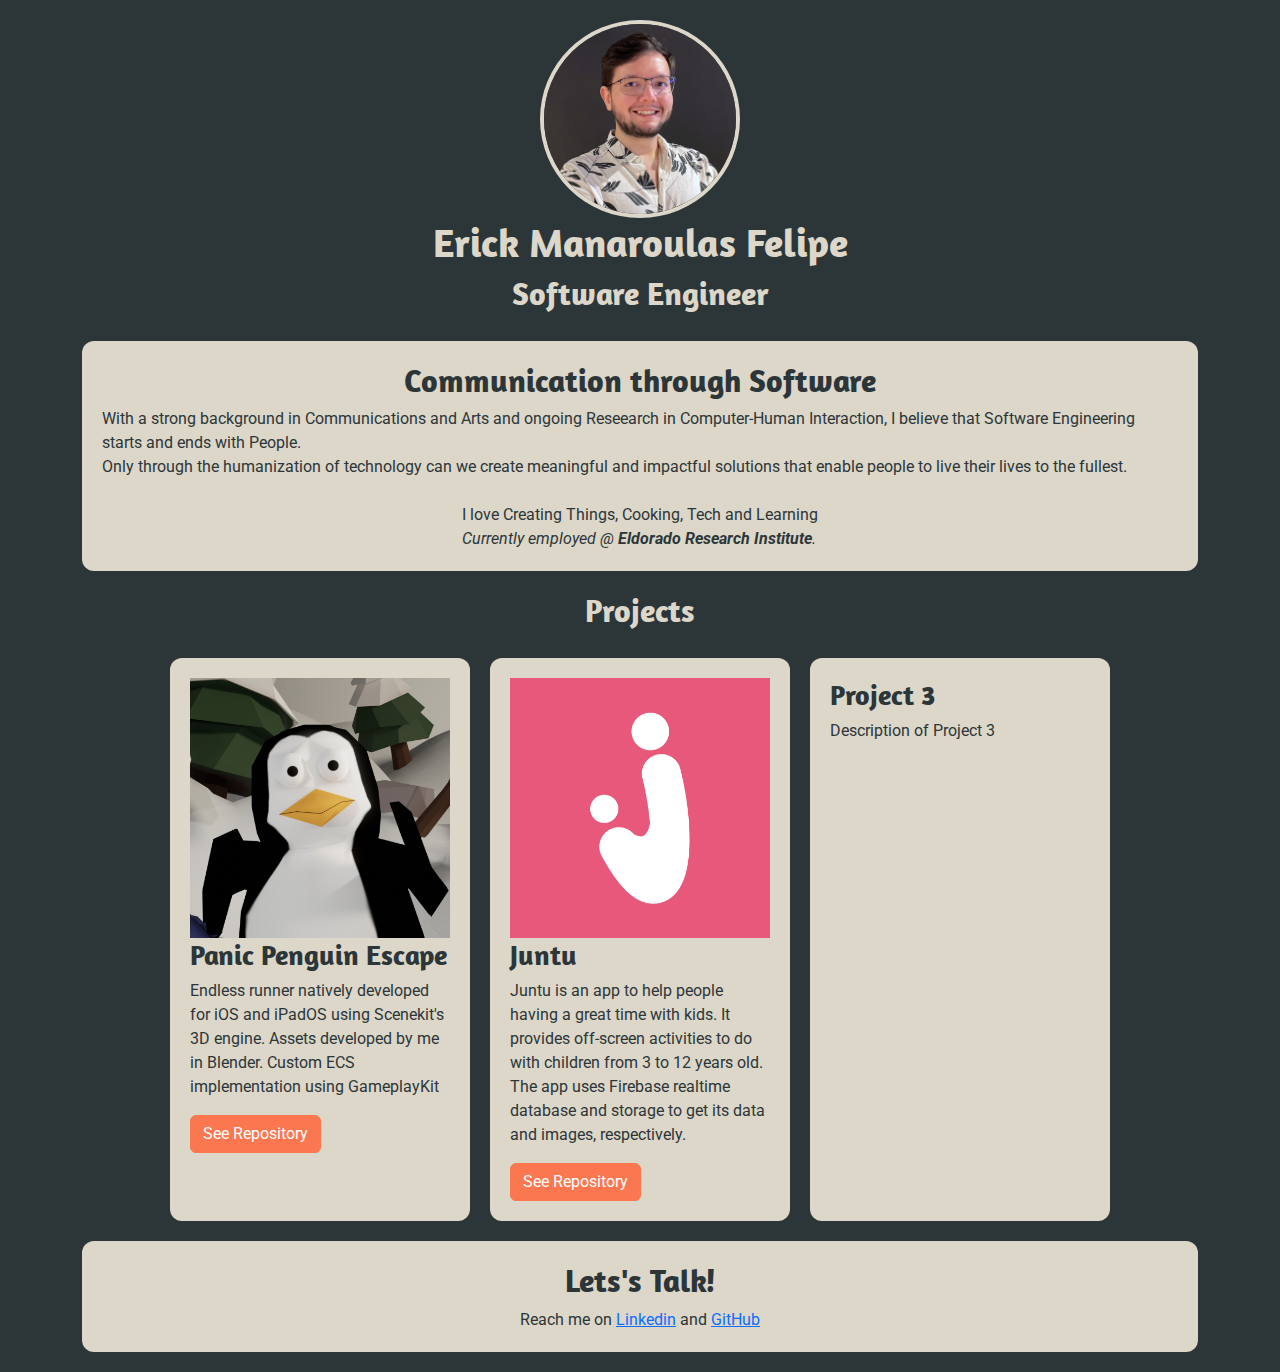
==== docs/index.html @ 00da46c7 "feat: make project card" ====
<!DOCTYPE html>
<html lang="en">
<head>
    <!-- Info about the page -->
    <meta charset="UTF-8">
    <meta http-equiv="X-UA-Compatible" content="IE=edge">
    <meta name="viewport" content="width=device-width, initial-scale=1.0">
    <title>Erick Manaroulas Felipe</title>
    
    <!-- Bootstrap -->
    <link href="https://cdn.jsdelivr.net/npm/bootstrap@5.3.3/dist/css/bootstrap.min.css" rel="stylesheet"
    integrity="sha384-QWTKZyjpPEjISv5WaRU9OFeRpok6YctnYmDr5pNlyT2bRjXh0JMhjY6hW+ALEwIH" crossorigin="anonymous">
    
    <!-- Styling -->
    <link rel="stylesheet" href="styles.css">
    
    <!-- Amaranth -->
    <link rel="preconnect" href="https://fonts.googleapis.com">
    <link rel="preconnect" href="https://fonts.gstatic.com" crossorigin>
    <link href="https://fonts.googleapis.com/css2?family=Amaranth:ital,wght@0,400;0,700;1,400;1,700&display=swap"
    rel="stylesheet">
    
    <!-- Roboto -->
    <link rel="preconnect" href="https://fonts.googleapis.com">
    <link rel="preconnect" href="https://fonts.gstatic.com" crossorigin>
    <link href="https://fonts.googleapis.com/css2?family=Roboto:ital,wght@0,100..900;1,100..900&display=swap"
    rel="stylesheet">
</head>

<body>
    <div class="container">
        <!-- Hero -->
        <Section>
            <div class="section">
                <img src="images/eu.png" alt="Erick's Profile Picture" width="200px"" class=" roundedImage">
                <h1> Erick Manaroulas Felipe </h1>
                <h2> Software Engineer </h2>
            </div>
        </Section>
        
        <!-- About Me -->
        <section>
            <div class="section-boxed">
                <h2> Communication through Software </h2>
                <p>
                    With a strong background in Communications and Arts and ongoing Reseearch in Computer-Human Interaction, I believe that Software Engineering starts and ends with People.
                    <br>
                    Only through the humanization of technology can we create meaningful and impactful solutions that enable people to live their lives to the fullest.
                    <br>
                    <br>
                    <footer>
                        I love Creating Things, Cooking, Tech and Learning
                        <br>
                        <em>Currently employed @ <strong>Eldorado Research Institute</strong>.</em>
                    </footer>
                </p>
            </div>
        </section>
        
        <!-- Projects -->
        <section>
            <div class="section">
                <h2> Projects </h2>

                <div class="projects">
                    <div class="project">
                        <img src="images\panic penguin.png" alt="Cute 3D low-poly penguin in panic." width="100%"">
                        <h3> Panic Penguin Escape </h3>
                        <p> 
                            Endless runner natively developed for iOS and iPadOS using Scenekit's 3D engine. 
                            Assets developed by me in Blender.
                            Custom ECS implementation using GameplayKit 
                        </p>

                        <footer>
                            <a href="https://github.com/leonardosrodrigues0/PanicPenguin" class="btn btn-primary">See Repository</a>
                        </footer>
                    </div>

                    <div class="project">
                        <img src="images\juntu.png" alt="App logo. A stylized uppercase J that looks like a parent holding a child." width="100%"">
                        <h3> Juntu </h3>
                        <p> 
                            Juntu is an app to help people having a great time with kids. It provides off-screen activities to do with children from
                            3 to 12 years old.
                            The app uses Firebase realtime database and storage to get its data and images, respectively.
                        </p>

                        <footer>
                            <a href="https://github.com/leonardosrodrigues0/Juntu" class="btn btn-primary">See Repository</a>
                        </footer>
                    </div>
                    
                    <div class="project">
                        <h3> Project 3 </h3>
                        <p> Description of Project 3 </p>
                    </div>
                </div>
            </div>
        </section>
        
        <!-- Contact Me -->
        <section>
            <div class="section-boxed">
                <h2> Lets's Talk! </h2>
                <p>
                    Reach me on <a href="https://www.linkedin.com/in/erickmana/?locale=en_US">Linkedin</a> and <a
                    href="https://github.com/erickmanaroulas">GitHub</a>
                </p>
            </div>
        </section>
    </div>
    
</body>
</html>
---- docs/styles.css ----
/* 
    // MARK: Variables 
*/
:root {
    --primary-color: #2C3639;
    --secondary-color: #DCD7C9;
    --action-color: #FA774F;
    --action-color-hover: #FA5F36;
    --flex-direction: row;
}

/* 
    // MARK: General 
*/
h1,  h2, h3, h4, h5, h6 {
    font-family: "Amaranth", sans-serif;
    font-weight: 700;
    font-style: normal;
    flex-wrap: wrap;
}

h1, h2 {
    color: var(--secondary-color);
}

body {
    background-color: var(--primary-color);
    font-family: "Roboto", sans-serif;
    font-optical-sizing: auto;
    font-weight: 400;
    font-style: normal;
    font-variation-settings: "wdth" 100;
}

section > div {
    display: flex;
    flex-direction: column;
    align-items: center;
    justify-content: center;
}

/* 
    MARK: Bootstrap Overrides 
*/
.btn-primary {
    --bs-btn-color: #fff;
    --bs-btn-bg: var(--action-color);
    --bs-btn-border-color: var(--action-color);
    --bs-btn-hover-color: #fff;
    --bs-btn-hover-bg: var(--action-color-hover);
    --bs-btn-hover-border-color: var(--action-color-hover);
    --bs-btn-focus-shadow-rgb: 49, 132, 253;
    --bs-btn-active-color: #fff;
    --bs-btn-active-bg: var(--action-color);
    --bs-btn-active-border-color: var(--action-color);
    --bs-btn-active-shadow: inset 0 3px 5px rgba(0, 0, 0, 0.125);
    --bs-btn-disabled-color: #fff;
    --bs-btn-disabled-bg: var(--action-color);
    --bs-btn-disabled-border-color: var(--action-color);
}

/* 
    MARK: Sections 
*/
.section {
    margin-top: 20px;
    margin-bottom: 20px;
}

.section-boxed {
    width: 100%;
    padding: 20px;
    border-radius: 12px;
    background-color: var(--secondary-color);
    color: var(--primary-color);
    margin-top: 20px;
    margin-bottom: 20px;
}

.section-boxed h2 {
    color: var(--primary-color);
}

.section-boxed p {
    margin-bottom: 0px;
}

.roundedImage {
    border: 4px solid #DCD7C9;
    border-radius: 50%;
    float: left;
}

/* 
    MARK: Projects 
*/
.projects {
    display: flex;
    flex-direction: var(--flex-direction);
    justify-content: center;
    gap: 20px;
    margin-top: 20px;
}

.project {
    width: 300px;
    padding: 20px;
    border-radius: 12px;
    background-color: var(--secondary-color);
    color: var(--primary-color);
}

/* 
    MARK: Responsiveness 
*/
@media (max-width: 800px) {
    :root {
        --nav-direction: column;
    }
}
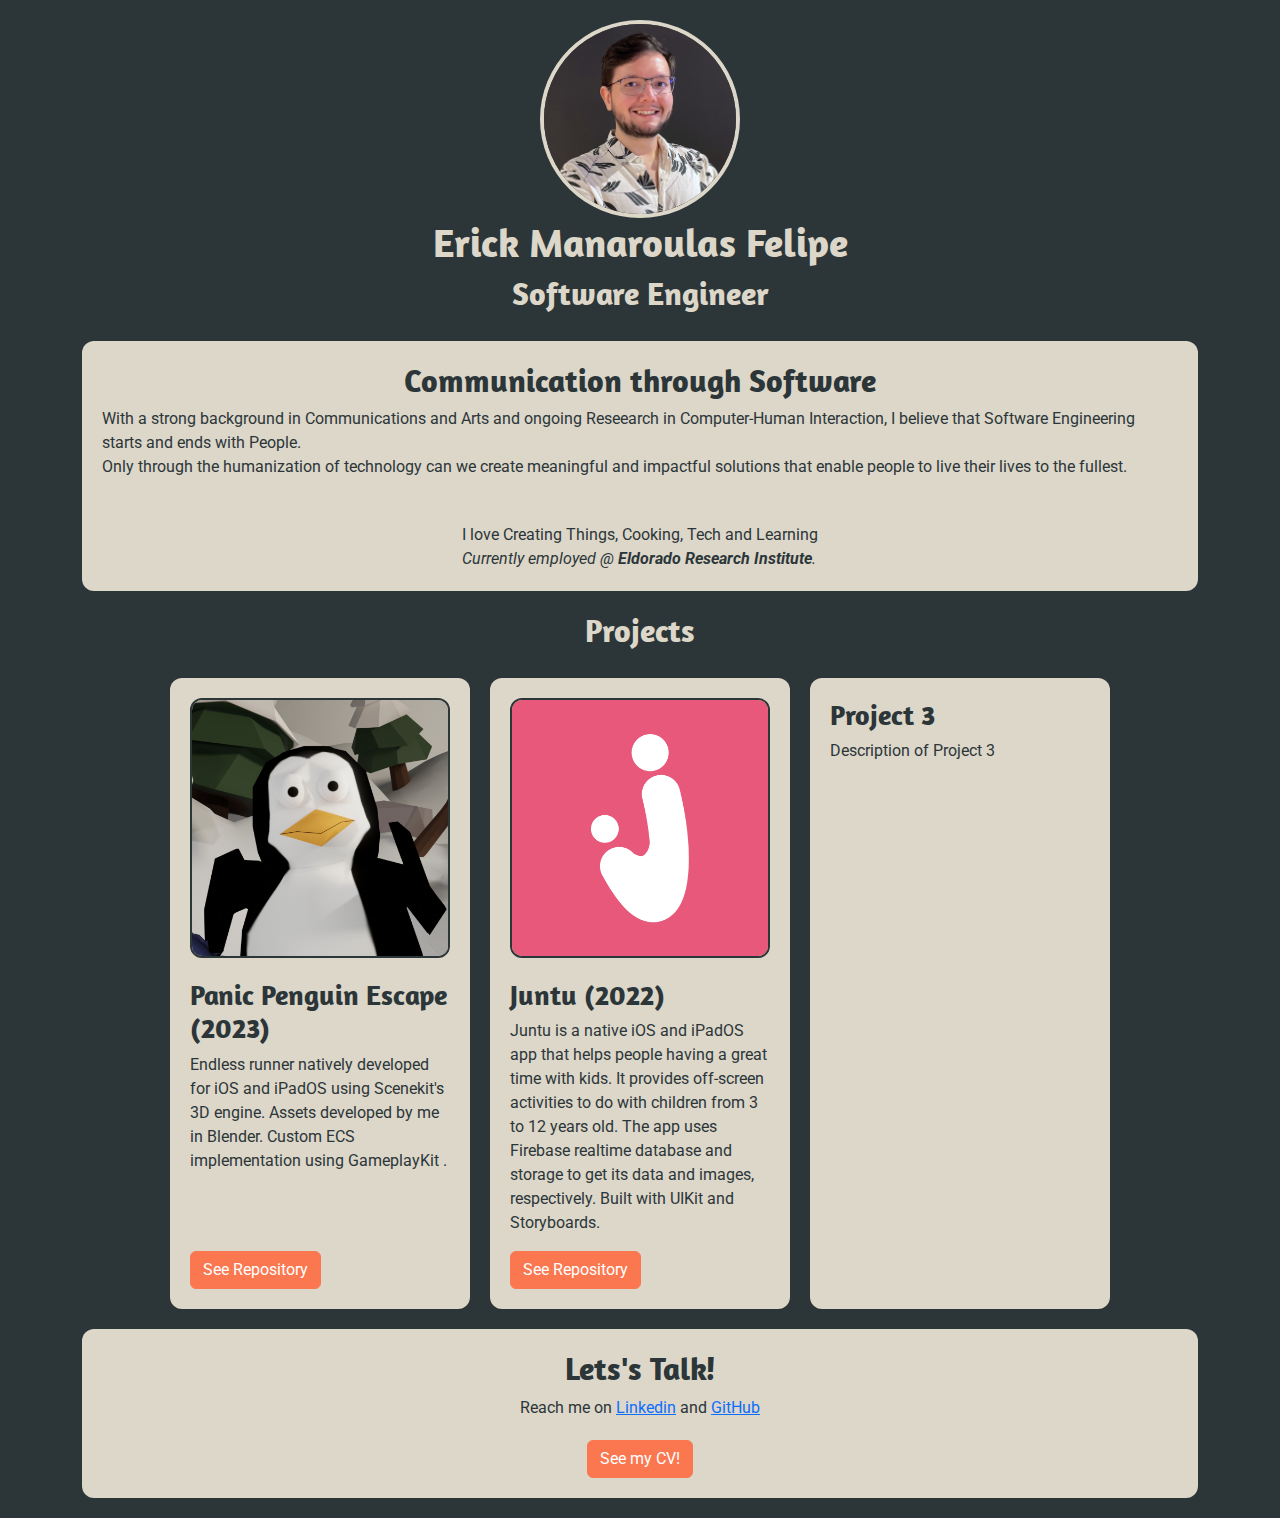
==== commit 89175cc9: "feat: space between content and footer of card" ====
--- a/docs/index.html
+++ b/docs/index.html
@@ -61,39 +61,47 @@
         <section>
             <div class="section">
                 <h2> Projects </h2>
-
+                
                 <div class="projects">
                     <div class="project">
-                        <img src="images\panic penguin.png" alt="Cute 3D low-poly penguin in panic." width="100%"">
-                        <h3> Panic Penguin Escape </h3>
-                        <p> 
-                            Endless runner natively developed for iOS and iPadOS using Scenekit's 3D engine. 
-                            Assets developed by me in Blender.
-                            Custom ECS implementation using GameplayKit 
-                        </p>
-
+                        <div>   
+                            <img src="images\panic penguin.png" alt="Cute 3D low-poly penguin in panic.">
+                            <h3> Panic Penguin Escape (2023) </h3>
+                            <p> 
+                                Endless runner natively developed for iOS and iPadOS using Scenekit's 3D engine. 
+                                Assets developed by me in Blender.
+                                Custom ECS implementation using GameplayKit .
+                            </p>
+                        </div>
+                        
+                        
                         <footer>
                             <a href="https://github.com/leonardosrodrigues0/PanicPenguin" class="btn btn-primary">See Repository</a>
                         </footer>
                     </div>
-
+                    
                     <div class="project">
-                        <img src="images\juntu.png" alt="App logo. A stylized uppercase J that looks like a parent holding a child." width="100%"">
-                        <h3> Juntu </h3>
-                        <p> 
-                            Juntu is an app to help people having a great time with kids. It provides off-screen activities to do with children from
-                            3 to 12 years old.
-                            The app uses Firebase realtime database and storage to get its data and images, respectively.
-                        </p>
-
+                        <div>
+                            <img src="images\juntu.png" alt="App logo. A stylized uppercase J that looks like a parent holding a child.">
+                            <h3> Juntu (2022)</h3>
+                            <p> 
+                                Juntu is a native iOS and iPadOS app that helps people having a great time with kids.
+                                It provides off-screen activities to do with children from 3 to 12 years old.
+                                The app uses Firebase realtime database and storage to get its data and images, respectively.
+                                Built with UIKit and Storyboards.
+                            </p>
+                        </div>
+                        
                         <footer>
                             <a href="https://github.com/leonardosrodrigues0/Juntu" class="btn btn-primary">See Repository</a>
                         </footer>
                     </div>
                     
                     <div class="project">
-                        <h3> Project 3 </h3>
-                        <p> Description of Project 3 </p>
+                        <div>
+                            <h3> Project 3 </h3>
+                            <p> Description of Project 3 </p>
+                        </div>
                     </div>
                 </div>
             </div>
@@ -107,6 +115,11 @@
                     Reach me on <a href="https://www.linkedin.com/in/erickmana/?locale=en_US">Linkedin</a> and <a
                     href="https://github.com/erickmanaroulas">GitHub</a>
                 </p>
+                
+                
+                <footer>
+                    <a href="images\Erick Manaroulas Felipe - Resume.pdf" class="btn btn-primary"> See my CV!</a></span>
+                </footer>
             </div>
         </section>
     </div>
--- a/docs/styles.css
+++ b/docs/styles.css
@@ -77,6 +77,10 @@
     margin-bottom: 20px;
 }
 
+.section-boxed footer {
+    margin-top: 20px;
+}
+
 .section-boxed h2 {
     color: var(--primary-color);
 }
@@ -103,11 +107,21 @@
 }
 
 .project {
+    display: flex;
+    flex-direction: column;
+    justify-content: space-between;
     width: 300px;
     padding: 20px;
     border-radius: 12px;
     background-color: var(--secondary-color);
     color: var(--primary-color);
+}
+
+.project img {
+    width: 100%;
+    margin-bottom: 20px;
+    border: 2px solid var(--primary-color);
+    border-radius: 12px;
 }
 
 /* 
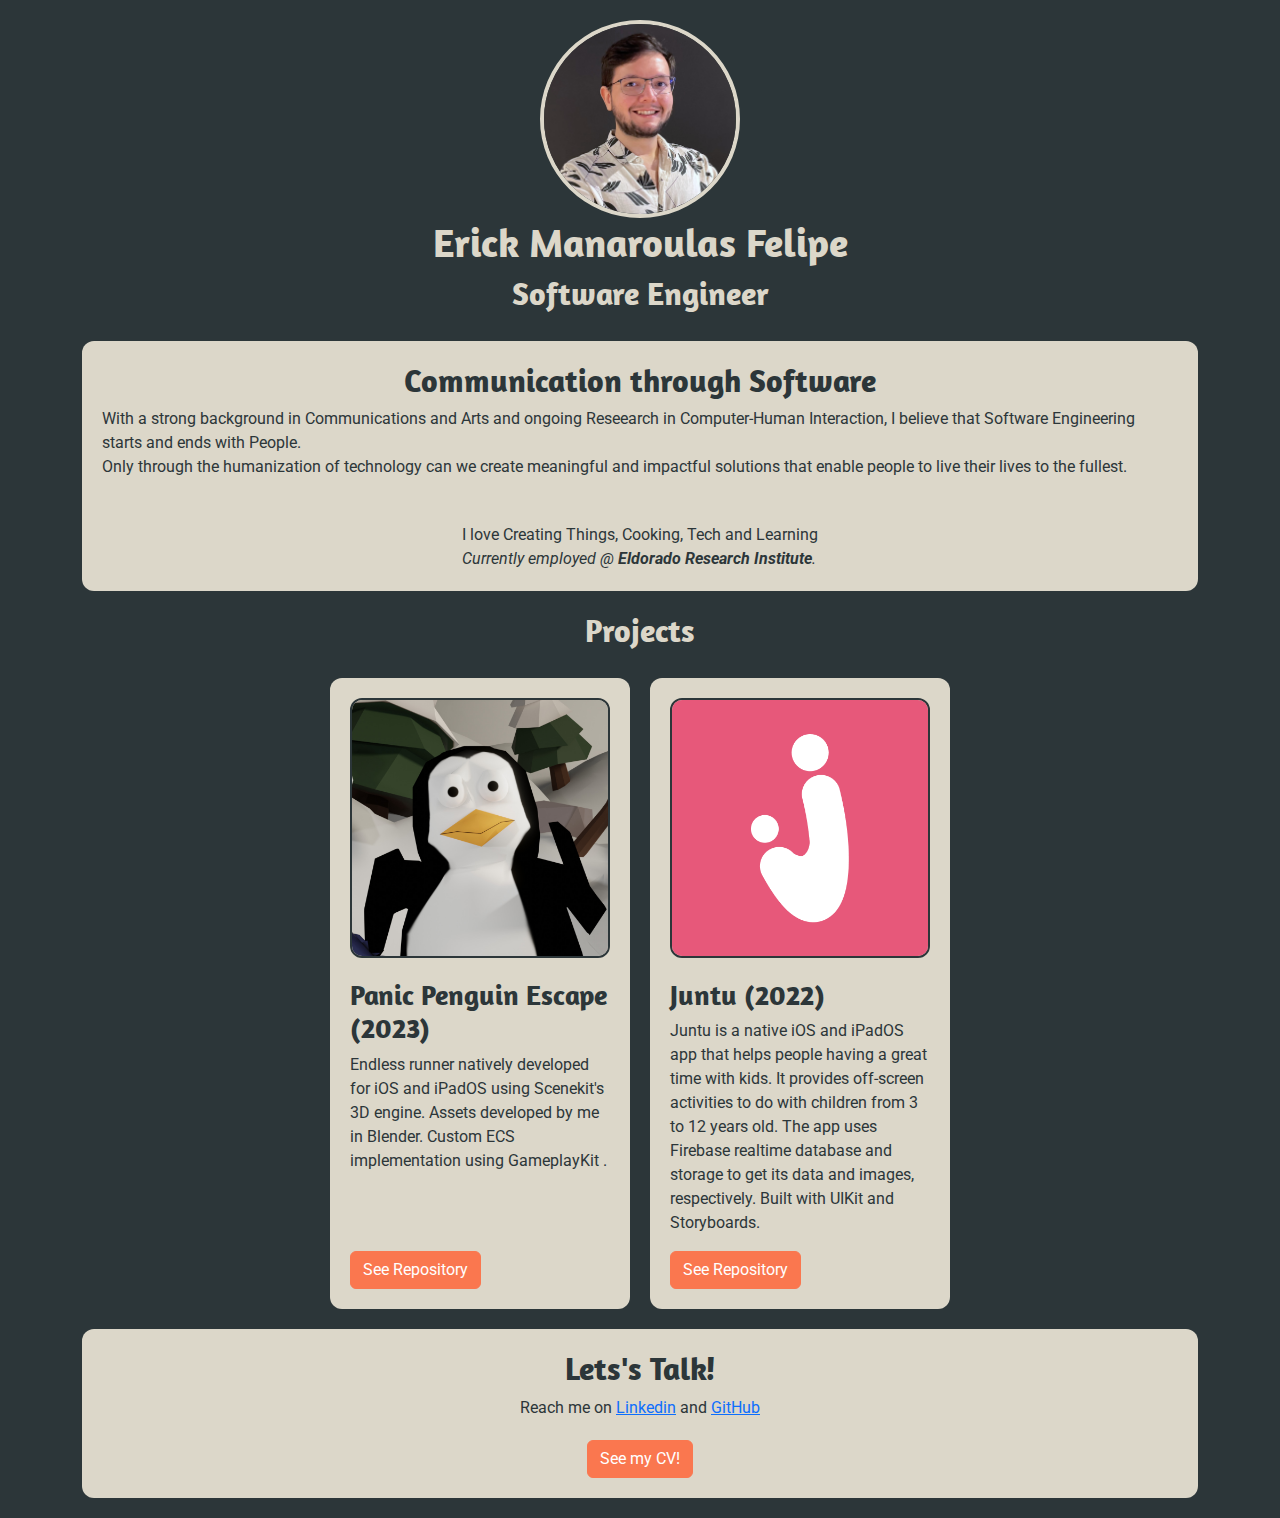
==== commit 980a7b16: "feat: hide empty project" ====
--- a/docs/index.html
+++ b/docs/index.html
@@ -97,12 +97,12 @@
                         </footer>
                     </div>
                     
-                    <div class="project">
+                    <!-- <div class="project">
                         <div>
                             <h3> Project 3 </h3>
                             <p> Description of Project 3 </p>
                         </div>
-                    </div>
+                    </div> -->
                 </div>
             </div>
         </section>
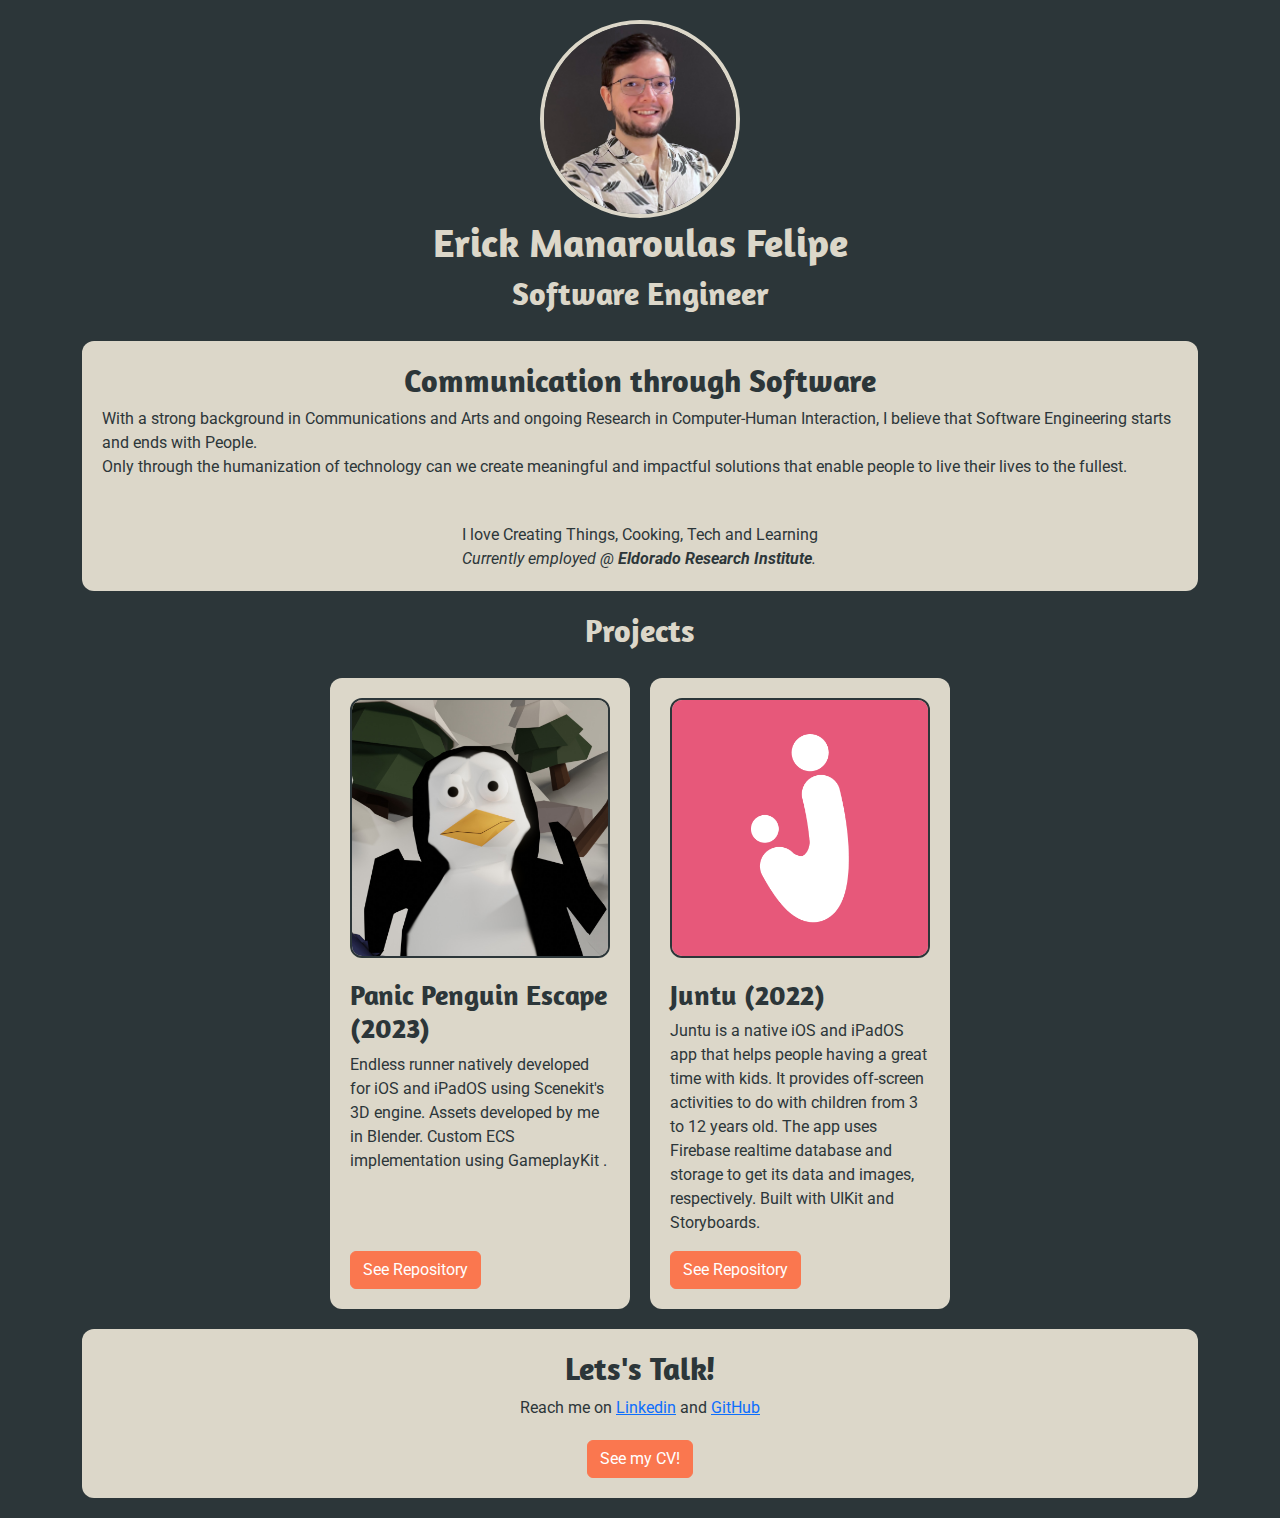
==== commit 81aee718: "Update index.html" ====
--- a/docs/index.html
+++ b/docs/index.html
@@ -43,7 +43,7 @@
             <div class="section-boxed">
                 <h2> Communication through Software </h2>
                 <p>
-                    With a strong background in Communications and Arts and ongoing Reseearch in Computer-Human Interaction, I believe that Software Engineering starts and ends with People.
+                    With a strong background in Communications and Arts and ongoing Research in Computer-Human Interaction, I believe that Software Engineering starts and ends with People.
                     <br>
                     Only through the humanization of technology can we create meaningful and impactful solutions that enable people to live their lives to the fullest.
                     <br>
--- a/docs/styles.css
+++ b/docs/styles.css
@@ -129,6 +129,6 @@
 */
 @media (max-width: 800px) {
     :root {
-        --nav-direction: column;
+        --flex-direction: column;
     }
 }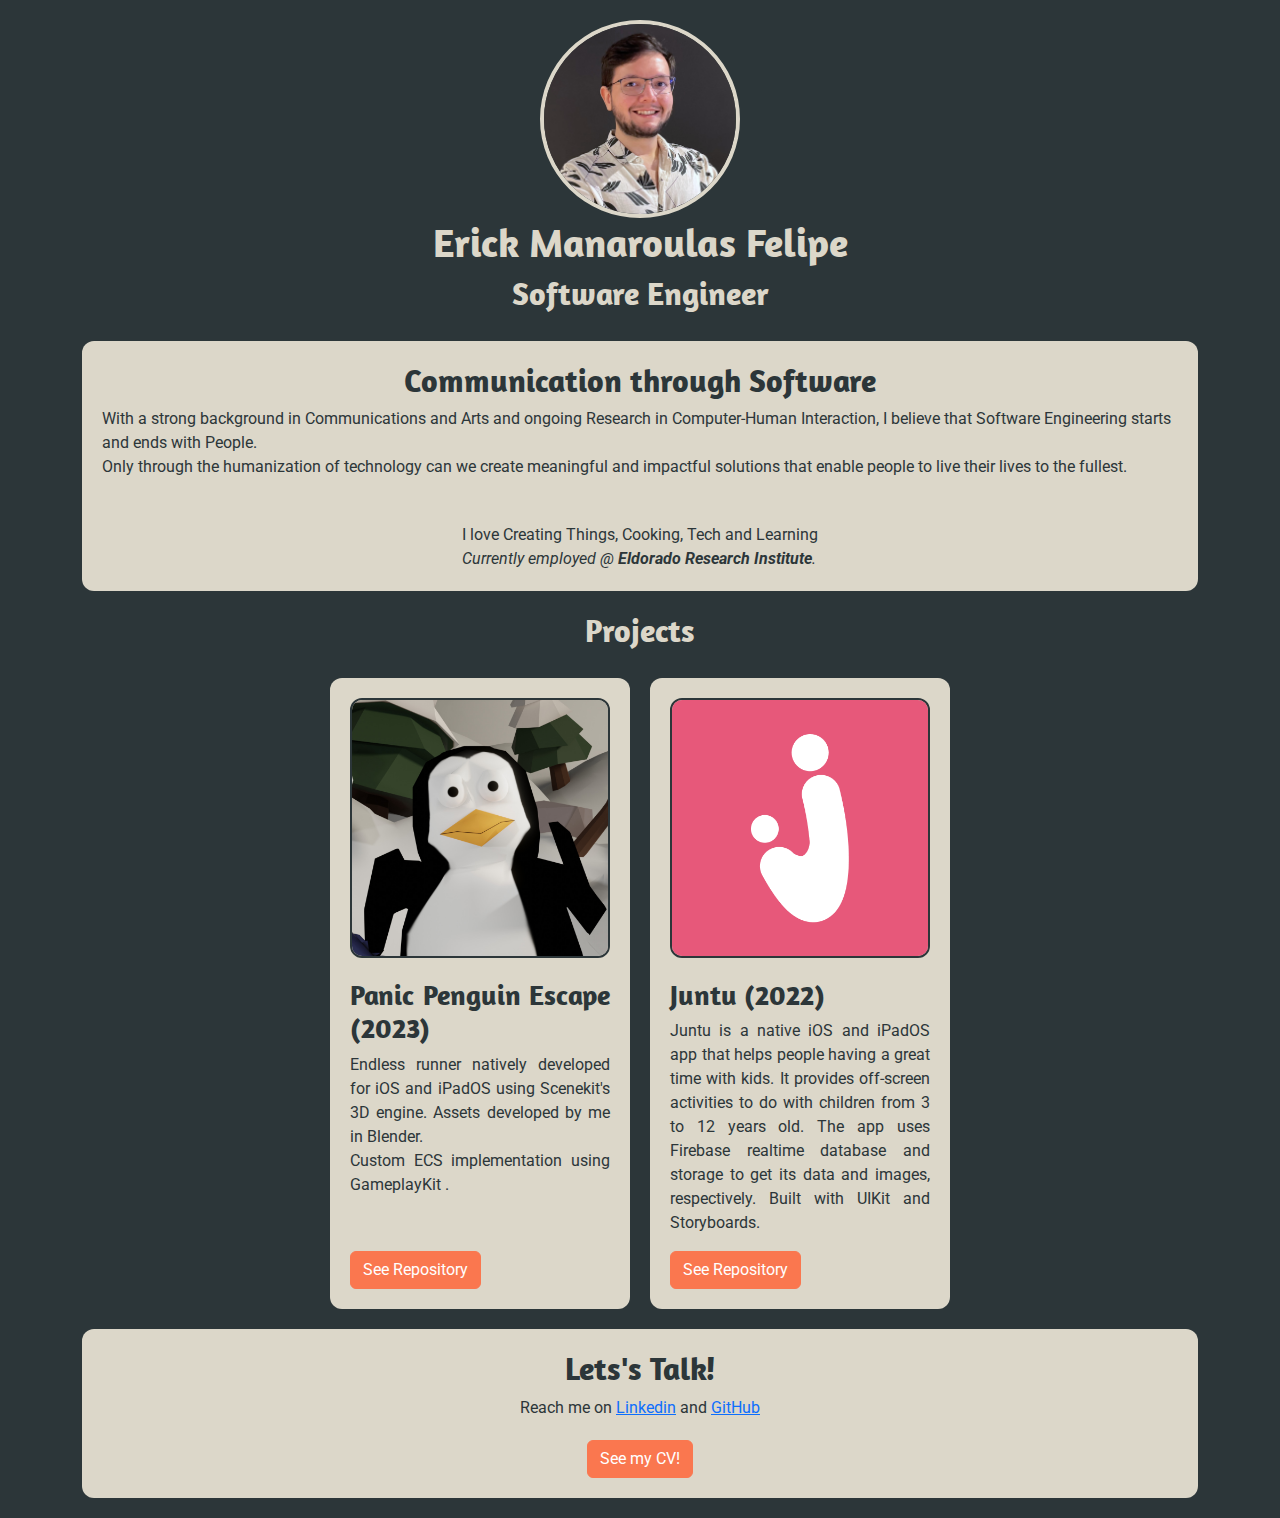
==== commit 8d0e7272: "fix: justify card text" ====
--- a/docs/index.html
+++ b/docs/index.html
@@ -70,7 +70,7 @@
                             <p> 
                                 Endless runner natively developed for iOS and iPadOS using Scenekit's 3D engine. 
                                 Assets developed by me in Blender.
-                                Custom ECS implementation using GameplayKit .
+                                <br> Custom ECS implementation using GameplayKit .
                             </p>
                         </div>
                         
--- a/docs/styles.css
+++ b/docs/styles.css
@@ -115,6 +115,7 @@
     border-radius: 12px;
     background-color: var(--secondary-color);
     color: var(--primary-color);
+    text-align: justify;
 }
 
 .project img {
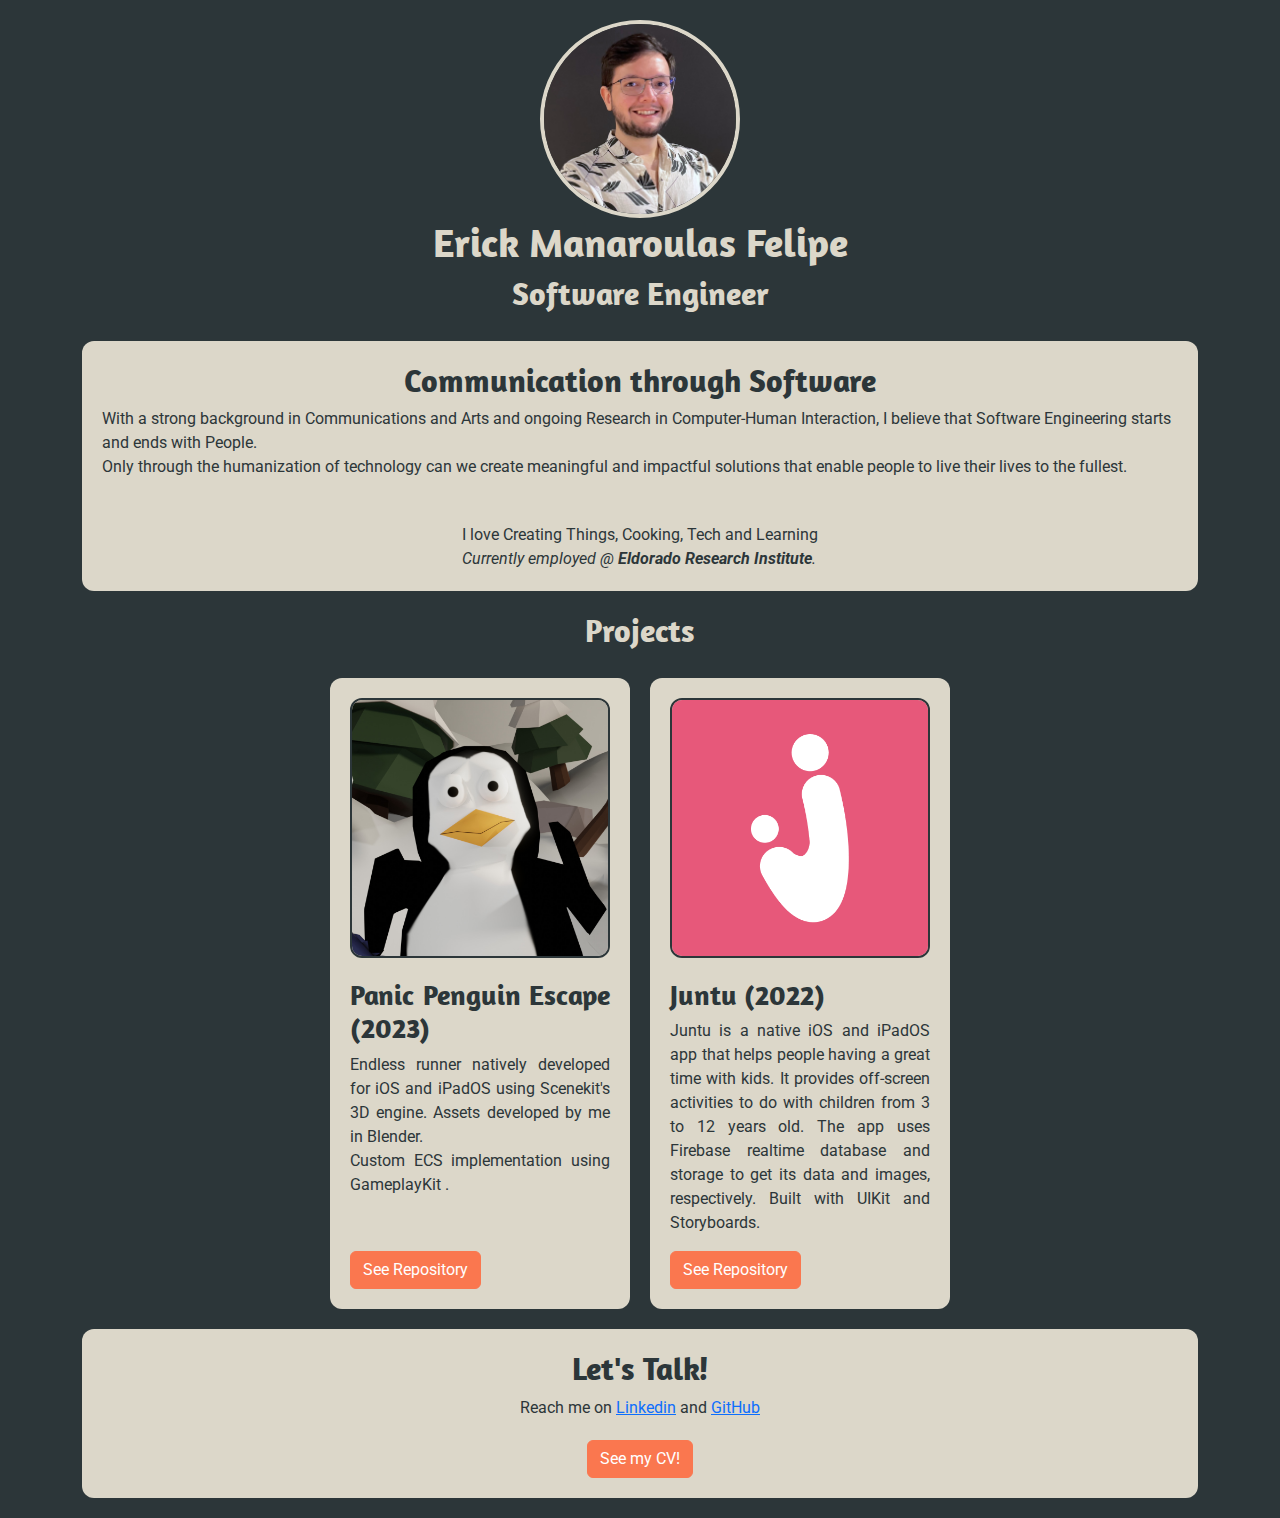
==== commit 7aca39db: "fix: typo in contact section" ====
--- a/docs/index.html
+++ b/docs/index.html
@@ -110,7 +110,7 @@
         <!-- Contact Me -->
         <section>
             <div class="section-boxed">
-                <h2> Lets's Talk! </h2>
+                <h2> Let's Talk! </h2>
                 <p>
                     Reach me on <a href="https://www.linkedin.com/in/erickmana/?locale=en_US">Linkedin</a> and <a
                     href="https://github.com/erickmanaroulas">GitHub</a>
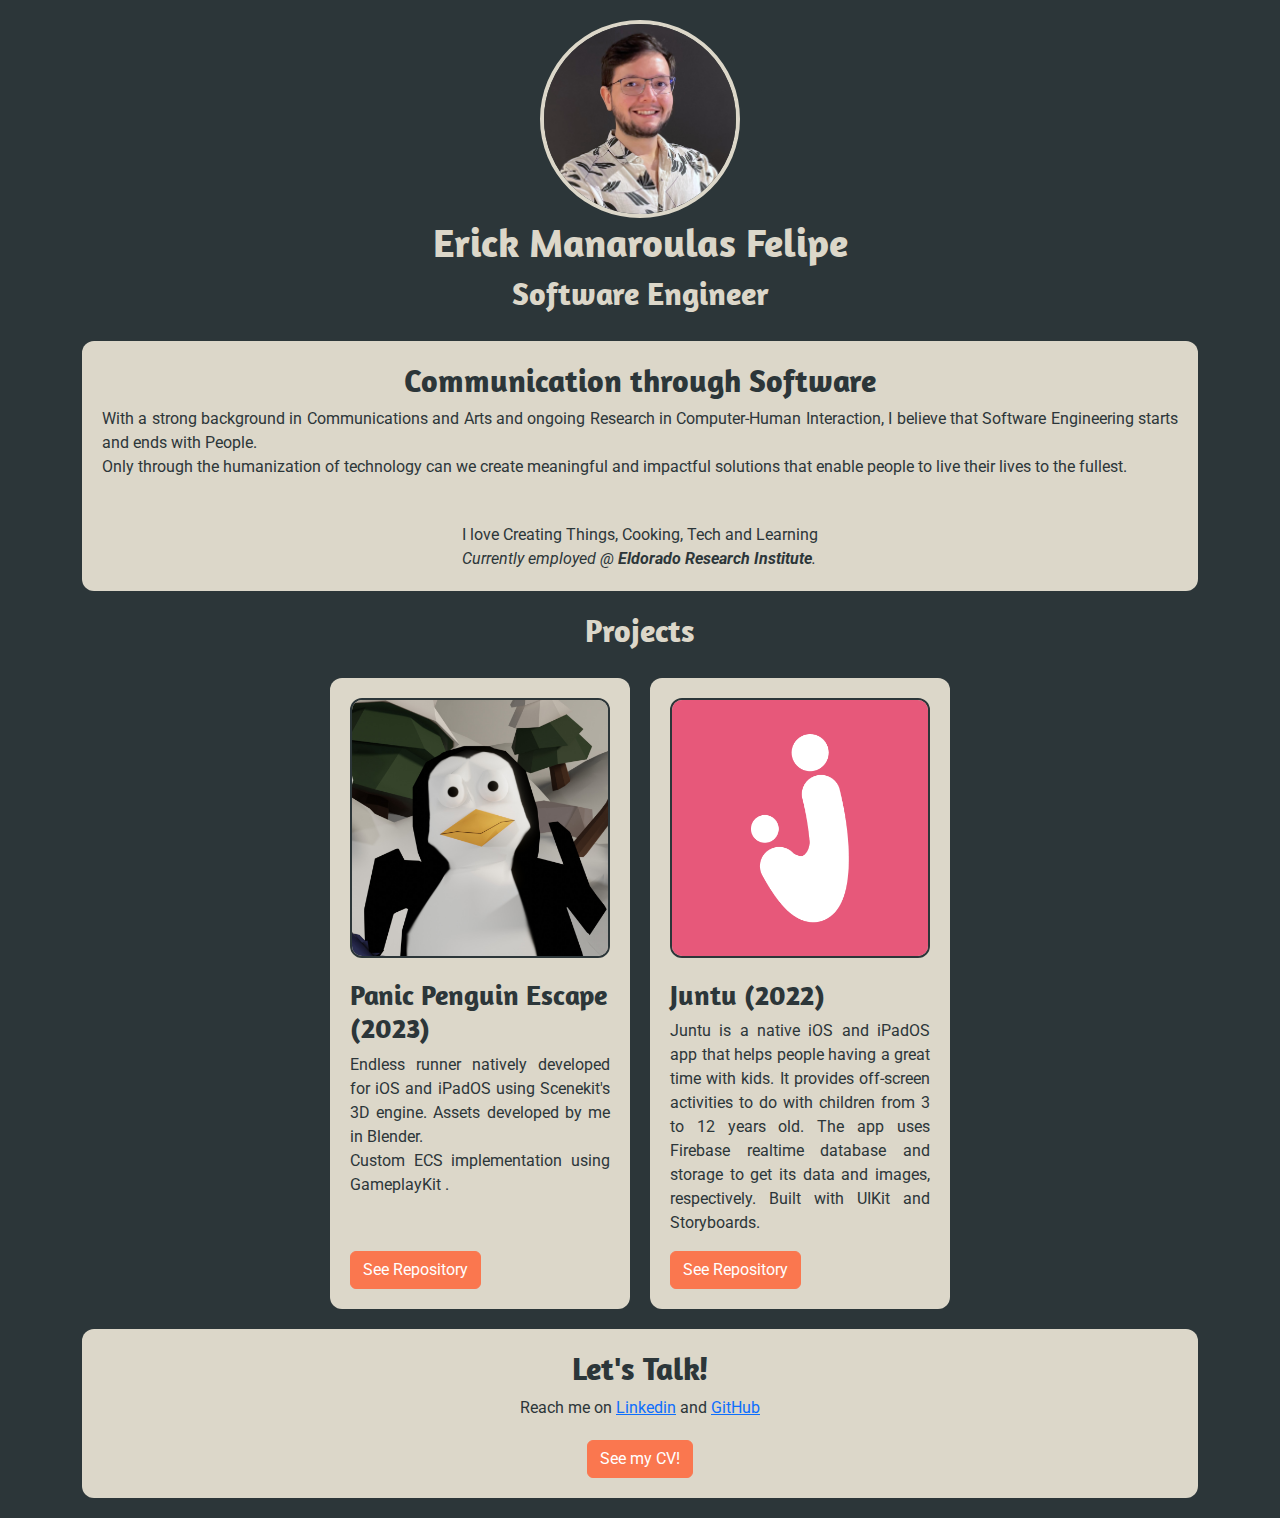
==== commit 1b969465: "fix: move justify to p" ====
--- a/docs/index.html
+++ b/docs/index.html
@@ -48,12 +48,12 @@
                     Only through the humanization of technology can we create meaningful and impactful solutions that enable people to live their lives to the fullest.
                     <br>
                     <br>
-                    <footer>
-                        I love Creating Things, Cooking, Tech and Learning
-                        <br>
-                        <em>Currently employed @ <strong>Eldorado Research Institute</strong>.</em>
-                    </footer>
                 </p>
+                <footer>
+                    I love Creating Things, Cooking, Tech and Learning
+                    <br>
+                    <em>Currently employed @ <strong>Eldorado Research Institute</strong>.</em>
+                </footer>
             </div>
         </section>
         
--- a/docs/styles.css
+++ b/docs/styles.css
@@ -37,6 +37,10 @@
     flex-direction: column;
     align-items: center;
     justify-content: center;
+}
+
+p {
+    text-align: justify;
 }
 
 /* 
@@ -115,7 +119,6 @@
     border-radius: 12px;
     background-color: var(--secondary-color);
     color: var(--primary-color);
-    text-align: justify;
 }
 
 .project img {
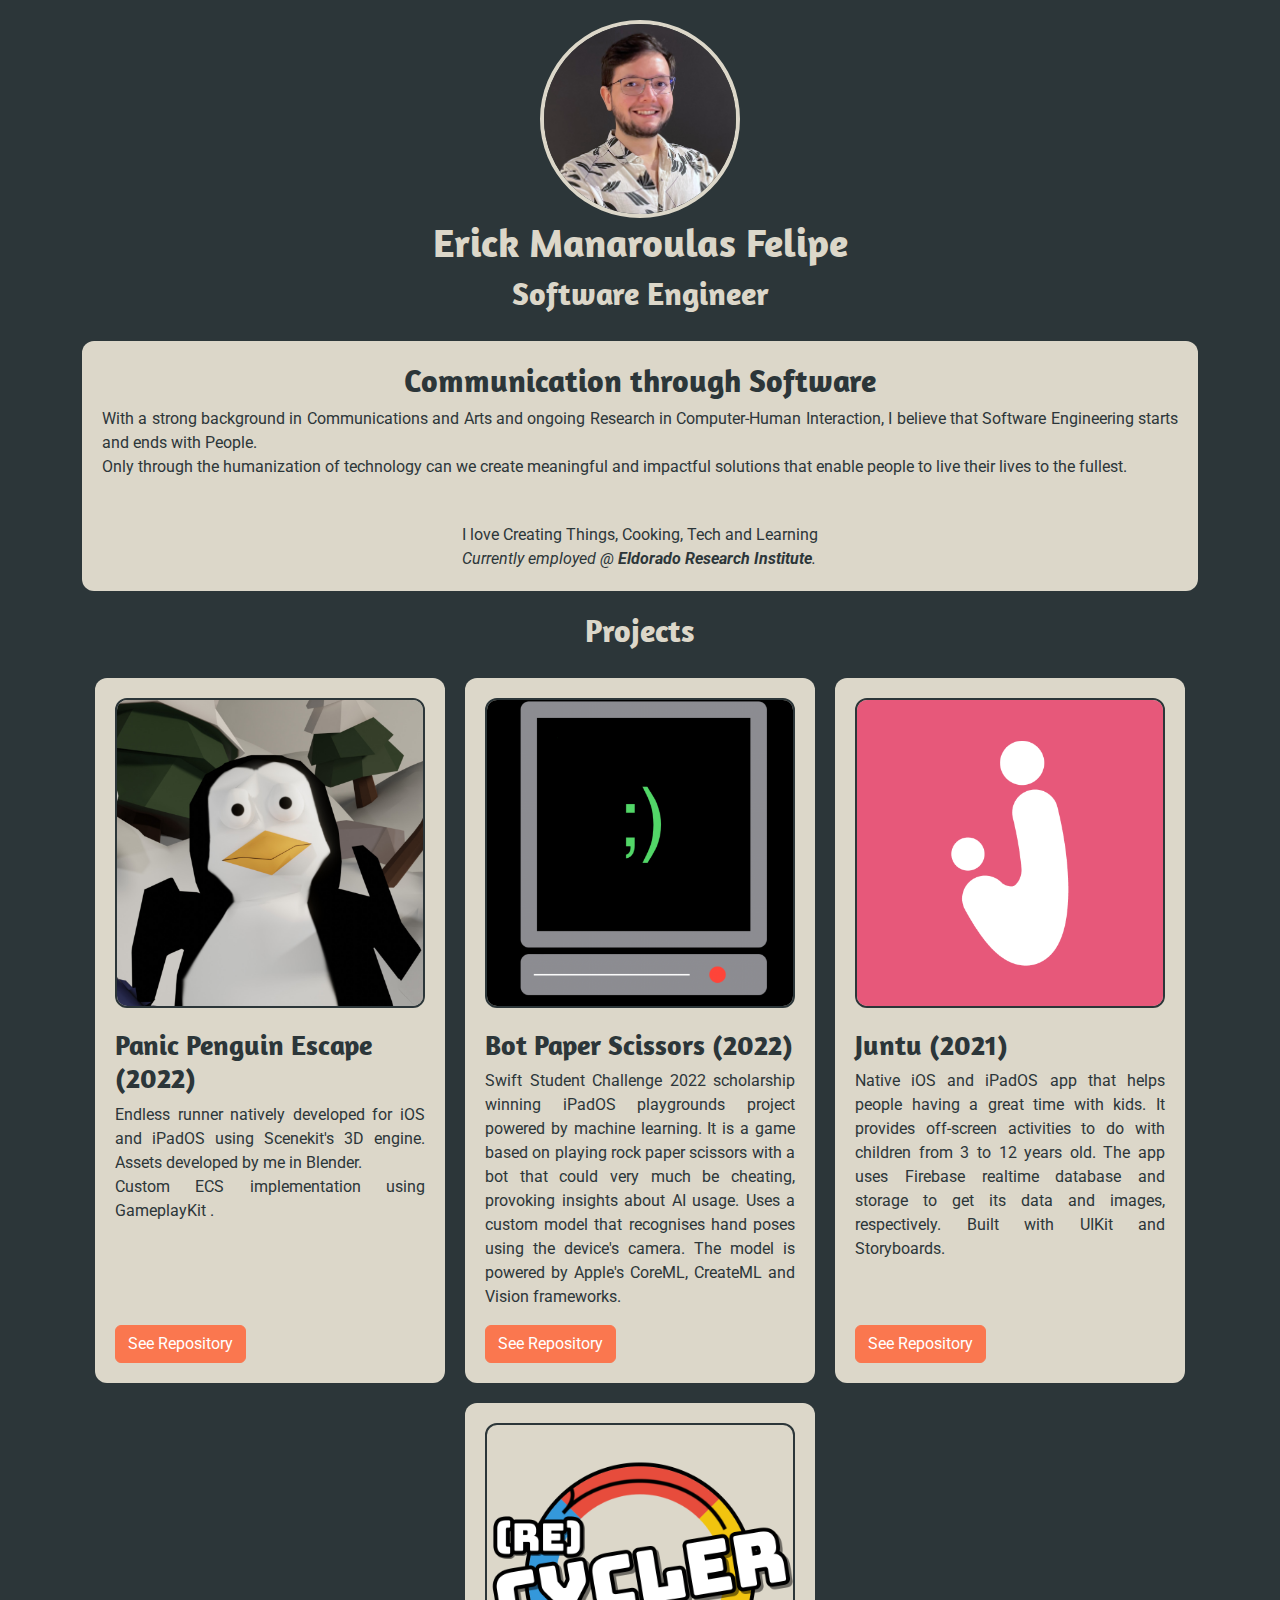
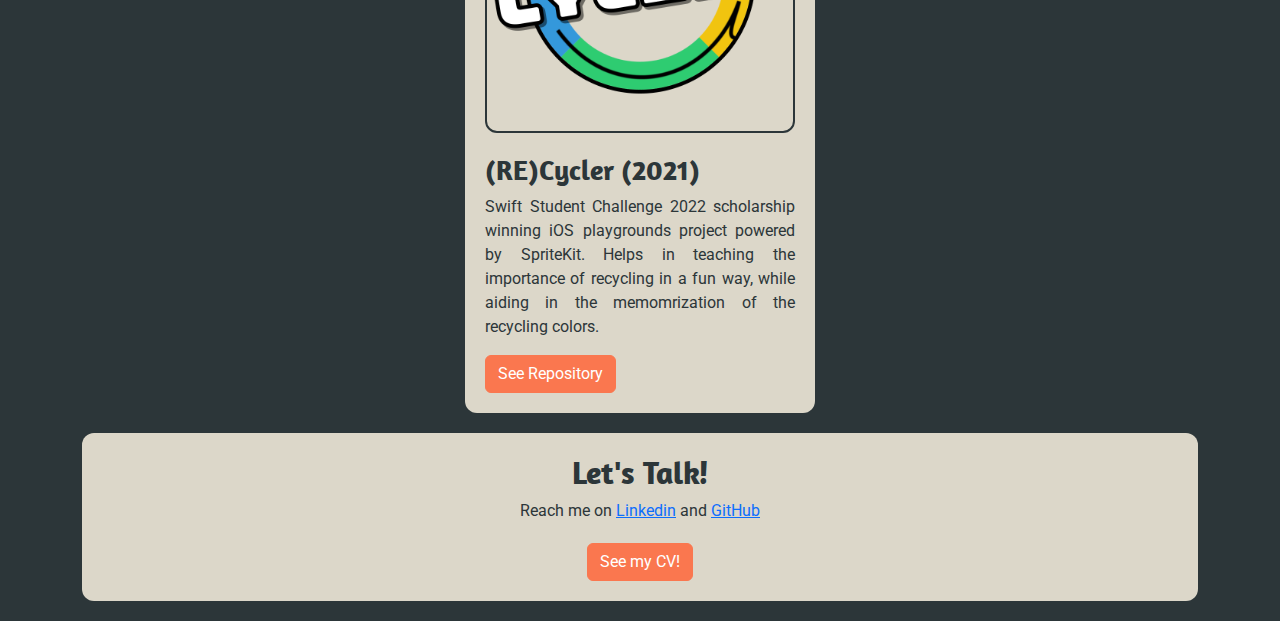
==== commit ae2a8e7f: "feat: add remaining projects" ====
--- a/docs/index.html
+++ b/docs/index.html
@@ -66,7 +66,7 @@
                     <div class="project">
                         <div>   
                             <img src="images\panic penguin.png" alt="Cute 3D low-poly penguin in panic.">
-                            <h3> Panic Penguin Escape (2023) </h3>
+                            <h3> Panic Penguin Escape (2022) </h3>
                             <p> 
                                 Endless runner natively developed for iOS and iPadOS using Scenekit's 3D engine. 
                                 Assets developed by me in Blender.
@@ -79,13 +79,28 @@
                             <a href="https://github.com/leonardosrodrigues0/PanicPenguin" class="btn btn-primary">See Repository</a>
                         </footer>
                     </div>
+
+                    <div class="project">
+                        <div>
+                            <img src="images/bot paper scissors.png" alt="A simple vector art of a phosphorous screen computer with a winking face emoticon on the monitor.">
+                            <h3> Bot Paper Scissors (2022) </h3>
+                            <p> Swift Student Challenge 2022 scholarship winning iPadOS playgrounds project powered by machine learning.
+                                It is a game based on playing rock paper scissors with a bot that could very much be cheating, provoking insights about AI usage.
+                                Uses a custom model that recognises hand poses using the device's camera.
+                                The model is powered by Apple's CoreML, CreateML and Vision frameworks.</p>
+                        </div>
+
+                        <footer>
+                        <a href="https://github.com/erickmanaroulas/botpaperscissors/" class="btn btn-primary">See Repository</a>
+                        </footer>
+                    </div>
                     
                     <div class="project">
                         <div>
                             <img src="images\juntu.png" alt="App logo. A stylized uppercase J that looks like a parent holding a child.">
-                            <h3> Juntu (2022)</h3>
+                            <h3> Juntu (2021)</h3>
                             <p> 
-                                Juntu is a native iOS and iPadOS app that helps people having a great time with kids.
+                                Native iOS and iPadOS app that helps people having a great time with kids.
                                 It provides off-screen activities to do with children from 3 to 12 years old.
                                 The app uses Firebase realtime database and storage to get its data and images, respectively.
                                 Built with UIKit and Storyboards.
@@ -103,6 +118,21 @@
                             <p> Description of Project 3 </p>
                         </div>
                     </div> -->
+
+                    <div class="project">
+                        <div>
+                            <img src="images/recycler logo.png" alt="A color wheel with the four main recycling colors.
+                                        The name (RE)Cycler is printed in the midle with a pixel art font.">
+                            <h3> (RE)Cycler (2021)</h3>
+                            <p> Swift Student Challenge 2022 scholarship winning iOS playgrounds project powered by SpriteKit.
+                                Helps in teaching the importance of recycling in a fun way, while aiding in the memomrization of the recycling colors.
+                            </p>
+                        </div>
+                        
+                        <footer>
+                            <a href="https://github.com/erickmanaroulas/ReCycler" class="btn btn-primary">See Repository</a>
+                        </footer>
+                    </div>
                 </div>
             </div>
         </section>
--- a/docs/styles.css
+++ b/docs/styles.css
@@ -108,13 +108,14 @@
     justify-content: center;
     gap: 20px;
     margin-top: 20px;
+    flex-wrap: wrap;
 }
 
 .project {
     display: flex;
     flex-direction: column;
     justify-content: space-between;
-    width: 300px;
+    width: 350px;
     padding: 20px;
     border-radius: 12px;
     background-color: var(--secondary-color);
